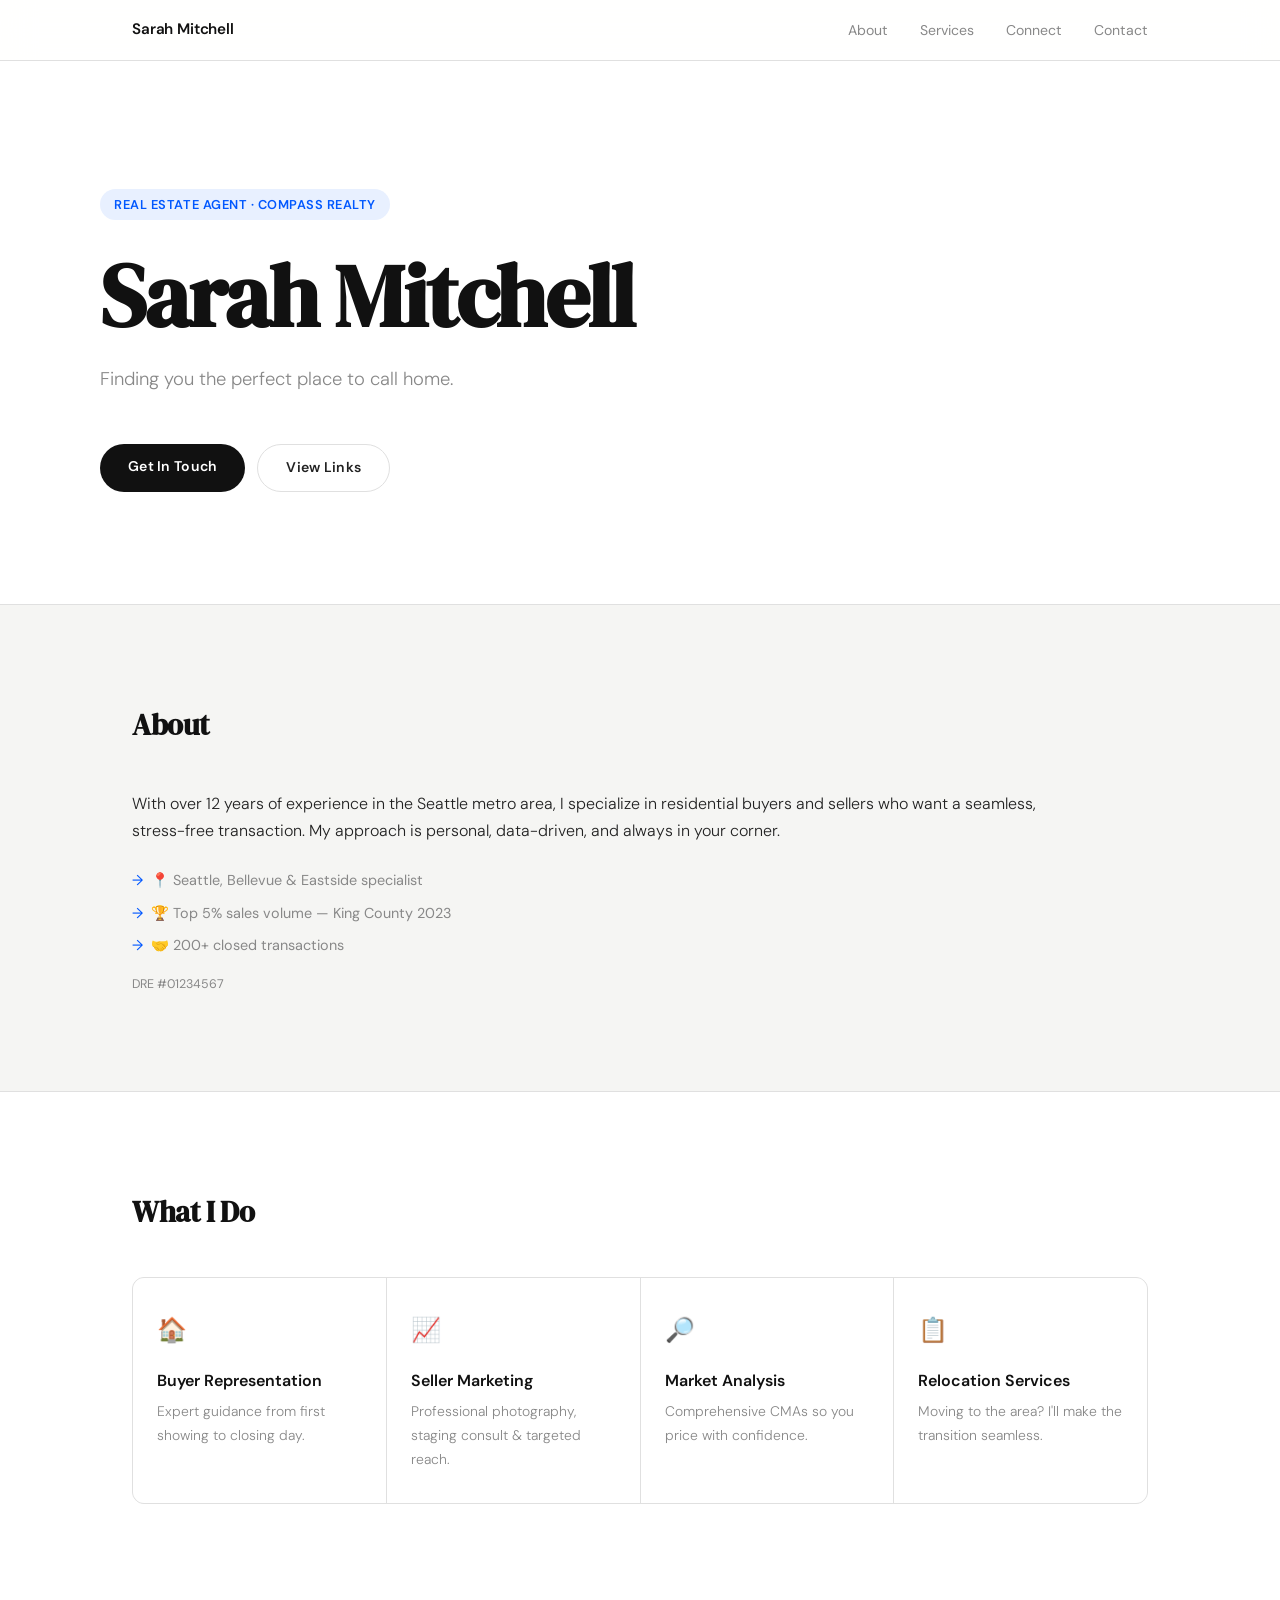
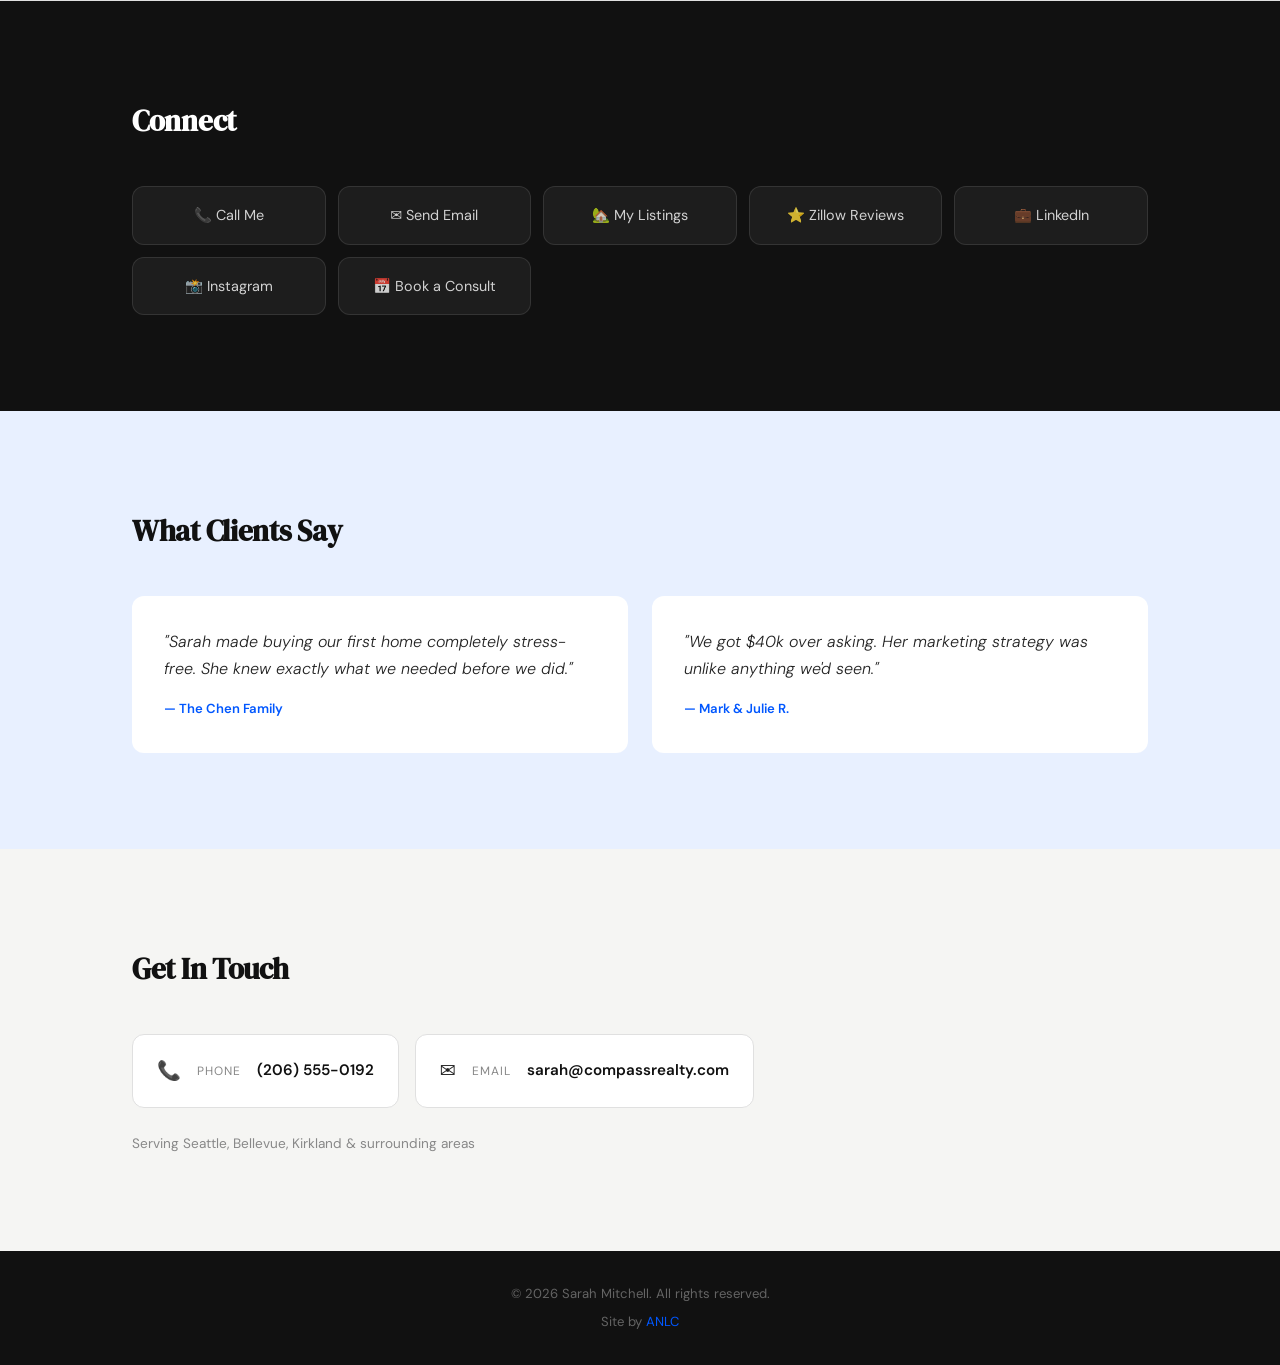
==== clients/Sydney-demo-modern/index.html @ 13b0125a "Add files via upload" ====
<!DOCTYPE html>
<html lang="en">
<head>
  <meta charset="UTF-8" />
  <meta name="viewport" content="width=device-width, initial-scale=1.0" />
  <title id="page-title">Loading...</title>

  <!-- Google Fonts loaded dynamically per theme -->
  <link id="google-fonts" rel="stylesheet" href="" />

  <!-- Theme stylesheet — swap this file per client template -->
  <link id="theme-css" rel="stylesheet" href="theme-classic.css" />

  <style>
    /* ── Reset & base ─────────────────────────────────────────────── */
    *, *::before, *::after { box-sizing: border-box; margin: 0; padding: 0; }
    html { scroll-behavior: smooth; }
    img { max-width: 100%; display: block; }
    a { color: inherit; text-decoration: none; }
  </style>
</head>
<body>

  <!-- ══════════════════════════════════════════════════════
       STRUCTURAL REGIONS  (themes control ALL visual styling)
       ══════════════════════════════════════════════════════ -->

  <!-- NAV -->
  <header id="site-header">
    <nav id="main-nav">
      <span id="nav-name" class="nav-brand"></span>
      <ul id="nav-links" class="nav-list"></ul>
    </nav>
  </header>

  <!-- HERO / LANDING -->
  <section id="hero" class="section-hero">
    <div class="hero-inner">
      <div id="hero-badge" class="hero-badge"></div>          <!-- profession badge -->
      <h1 id="hero-name" class="hero-name"></h1>
      <p  id="hero-tagline" class="hero-tagline"></p>
      <div id="hero-cta" class="hero-cta"></div>              <!-- primary CTA buttons -->
    </div>
    <div id="hero-visual" class="hero-visual"></div>          <!-- theme can place art/photo here -->
  </section>

  <!-- ABOUT -->
  <section id="about" class="section-about">
    <div class="section-inner">
      <div id="about-photo" class="about-photo"></div>
      <div class="about-text">
        <h2 class="section-heading">About</h2>
        <p id="about-bio" class="about-bio"></p>
        <ul id="about-highlights" class="about-highlights"></ul>
      </div>
    </div>
  </section>

  <!-- SERVICES -->
  <section id="services" class="section-services">
    <div class="section-inner">
      <h2 class="section-heading">What I Do</h2>
      <div id="services-grid" class="services-grid"></div>
    </div>
  </section>

  <!-- LINKS / DIRECTORY -->
  <section id="links" class="section-links">
    <div class="section-inner">
      <h2 class="section-heading">Connect</h2>
      <div id="links-grid" class="links-grid"></div>
    </div>
  </section>

  <!-- TESTIMONIALS (optional) -->
  <section id="testimonials" class="section-testimonials">
    <div class="section-inner">
      <h2 class="section-heading">What Clients Say</h2>
      <div id="testimonials-grid" class="testimonials-grid"></div>
    </div>
  </section>

  <!-- CONTACT -->
  <section id="contact" class="section-contact">
    <div class="section-inner">
      <h2 class="section-heading">Get In Touch</h2>
      <div id="contact-cards" class="contact-cards"></div>
      <p id="contact-area" class="contact-area"></p>
    </div>
  </section>

  <!-- FOOTER -->
  <footer id="site-footer">
    <p id="footer-copy" class="footer-copy"></p>
    <p class="footer-credit">Site by <a href="https://anlc.dev" target="_blank">ANLC</a></p>
  </footer>


  <!-- ══════════════════════════════════════════════════════
       DATA  —  edit this object per client
       ══════════════════════════════════════════════════════ -->
  <script>
  const CLIENT = {
    /* ── Identity ────────────────────────────── */
    name:        "Sarah Mitchell",
    profession:  "Real Estate Agent",
    company:     "Compass Realty",
    license:     "DRE #01234567",          // leave "" to hide
    tagline:     "Finding you the perfect place to call home.",
    bio:         "With over 12 years of experience in the Seattle metro area, I specialize in residential buyers and sellers who want a seamless, stress-free transaction. My approach is personal, data-driven, and always in your corner.",
    photo:       "",                        // URL or "" to hide section

    /* ── Highlights (bullet points under bio) ── */
    highlights: [
      "📍 Seattle, Bellevue & Eastside specialist",
      "🏆 Top 5% sales volume — King County 2023",
      "🤝 200+ closed transactions",
    ],

    /* ── Services ─────────────────────────────── */
    services: [
      { icon: "🏠", title: "Buyer Representation",  desc: "Expert guidance from first showing to closing day." },
      { icon: "📈", title: "Seller Marketing",       desc: "Professional photography, staging consult & targeted reach." },
      { icon: "🔎", title: "Market Analysis",         desc: "Comprehensive CMAs so you price with confidence." },
      { icon: "📋", title: "Relocation Services",    desc: "Moving to the area? I'll make the transition seamless." },
    ],

    /* ── Contact ─────────────────────────────── */
    phone:     "(206) 555-0192",
    email:     "sarah@compassrealty.com",
    area:      "Serving Seattle, Bellevue, Kirkland & surrounding areas",

    /* ── Link Directory ──────────────────────── */
    links: [
      { label: "📞 Call Me",          href: "tel:+12065550192",                     type: "phone"    },
      { label: "✉️ Send Email",        href: "mailto:sarah@compassrealty.com",        type: "email"    },
      { label: "🏡 My Listings",       href: "https://compass.com/agents/sarah",      type: "listings" },
      { label: "⭐ Zillow Reviews",    href: "https://zillow.com/profile/sarah",      type: "review"   },
      { label: "💼 LinkedIn",          href: "https://linkedin.com/in/sarahmitchell", type: "linkedin" },
      { label: "📸 Instagram",         href: "https://instagram.com/sarahsells206",   type: "social"   },
      { label: "📅 Book a Consult",    href: "https://calendly.com/sarahmitchell",    type: "calendar" },
    ],

    /* ── Testimonials (optional, leave [] to hide) ── */
    testimonials: [
      { quote: "Sarah made buying our first home completely stress-free. She knew exactly what we needed before we did.", author: "The Chen Family" },
      { quote: "We got $40k over asking. Her marketing strategy was unlike anything we'd seen.", author: "Mark & Julie R." },
    ],

    /* ── Nav (label → section id) ─────────────── */
    nav: [
      { label: "About",        href: "#about"        },
      { label: "Services",     href: "#services"     },
      { label: "Connect",      href: "#links"        },
      { label: "Contact",      href: "#contact"      },
    ],

    /* ── Theme ─────────────────────────────────── */
    // Options: "theme-classic.css" | "theme-modern.css" | "theme-bold.css"
    theme: "theme-modern.css",
  };
  </script>


  <!-- ══════════════════════════════════════════════════════
       RENDER ENGINE  —  maps CLIENT → DOM
       ══════════════════════════════════════════════════════ -->
  <script>
  (function () {

    /* ── 1. Apply theme ──────────────────────── */
    document.getElementById("theme-css").href = CLIENT.theme;

    /* ── 2. Page title ───────────────────────── */
    document.title = `${CLIENT.name} — ${CLIENT.profession}`;
    document.getElementById("page-title").textContent = document.title;

    /* ── 3. Nav ──────────────────────────────── */
    document.getElementById("nav-name").textContent = CLIENT.name;
    const navList = document.getElementById("nav-links");
    CLIENT.nav.forEach(item => {
      const li = document.createElement("li");
      li.innerHTML = `<a href="${item.href}">${item.label}</a>`;
      navList.appendChild(li);
    });

    /* ── 4. Hero ─────────────────────────────── */
    document.getElementById("hero-badge").textContent =
      CLIENT.company ? `${CLIENT.profession} · ${CLIENT.company}` : CLIENT.profession;
    document.getElementById("hero-name").textContent    = CLIENT.name;
    document.getElementById("hero-tagline").textContent = CLIENT.tagline;

    const cta = document.getElementById("hero-cta");
    cta.innerHTML = `
      <a href="#contact" class="btn btn-primary">Get In Touch</a>
      <a href="#links"   class="btn btn-secondary">View Links</a>
    `;

    /* ── 5. About ────────────────────────────── */
    if (CLIENT.photo) {
      document.getElementById("about-photo").innerHTML =
        `<img src="${CLIENT.photo}" alt="Photo of ${CLIENT.name}" class="about-img" />`;
    } else {
      document.getElementById("about-photo").remove();
    }
    document.getElementById("about-bio").textContent = CLIENT.bio;

    const hList = document.getElementById("about-highlights");
    if (CLIENT.highlights?.length) {
      CLIENT.highlights.forEach(h => {
        const li = document.createElement("li");
        li.textContent = h;
        hList.appendChild(li);
      });
    } else {
      hList.remove();
    }

    if (CLIENT.license) {
      const badge = document.createElement("p");
      badge.className = "license-badge";
      badge.textContent = CLIENT.license;
      document.querySelector(".about-text").appendChild(badge);
    }

    /* ── 6. Services ─────────────────────────── */
    const grid = document.getElementById("services-grid");
    CLIENT.services.forEach(s => {
      const card = document.createElement("div");
      card.className = "service-card";
      card.innerHTML = `
        <span class="service-icon">${s.icon}</span>
        <h3 class="service-title">${s.title}</h3>
        <p  class="service-desc">${s.desc}</p>
      `;
      grid.appendChild(card);
    });

    /* ── 7. Link Directory ───────────────────── */
    const linksGrid = document.getElementById("links-grid");
    CLIENT.links.forEach(l => {
      const a = document.createElement("a");
      a.href      = l.href;
      a.className = `link-card link-type-${l.type}`;
      a.target    = l.href.startsWith("http") ? "_blank" : "_self";
      a.rel       = "noopener noreferrer";
      a.textContent = l.label;
      linksGrid.appendChild(a);
    });

    /* ── 8. Testimonials ─────────────────────── */
    const tGrid = document.getElementById("testimonials-grid");
    if (CLIENT.testimonials?.length) {
      CLIENT.testimonials.forEach(t => {
        const card = document.createElement("div");
        card.className = "testimonial-card";
        card.innerHTML = `
          <p class="testimonial-quote">"${t.quote}"</p>
          <p class="testimonial-author">— ${t.author}</p>
        `;
        tGrid.appendChild(card);
      });
    } else {
      document.getElementById("testimonials").remove();
    }

    /* ── 9. Contact ──────────────────────────── */
    const contactCards = document.getElementById("contact-cards");
    const contactItems = [
      { icon: "📞", label: "Phone", value: CLIENT.phone, href: `tel:${CLIENT.phone.replace(/\D/g,"")}` },
      { icon: "✉️", label: "Email", value: CLIENT.email, href: `mailto:${CLIENT.email}` },
    ];
    contactItems.forEach(c => {
      const div = document.createElement("div");
      div.className = "contact-card";
      div.innerHTML = `
        <span class="contact-icon">${c.icon}</span>
        <span class="contact-label">${c.label}</span>
        <a class="contact-value" href="${c.href}">${c.value}</a>
      `;
      contactCards.appendChild(div);
    });
    document.getElementById("contact-area").textContent = CLIENT.area;

    /* ── 10. Footer ──────────────────────────── */
    document.getElementById("footer-copy").textContent =
      `© ${new Date().getFullYear()} ${CLIENT.name}. All rights reserved.`;

  })();
  </script>

</body>
</html>
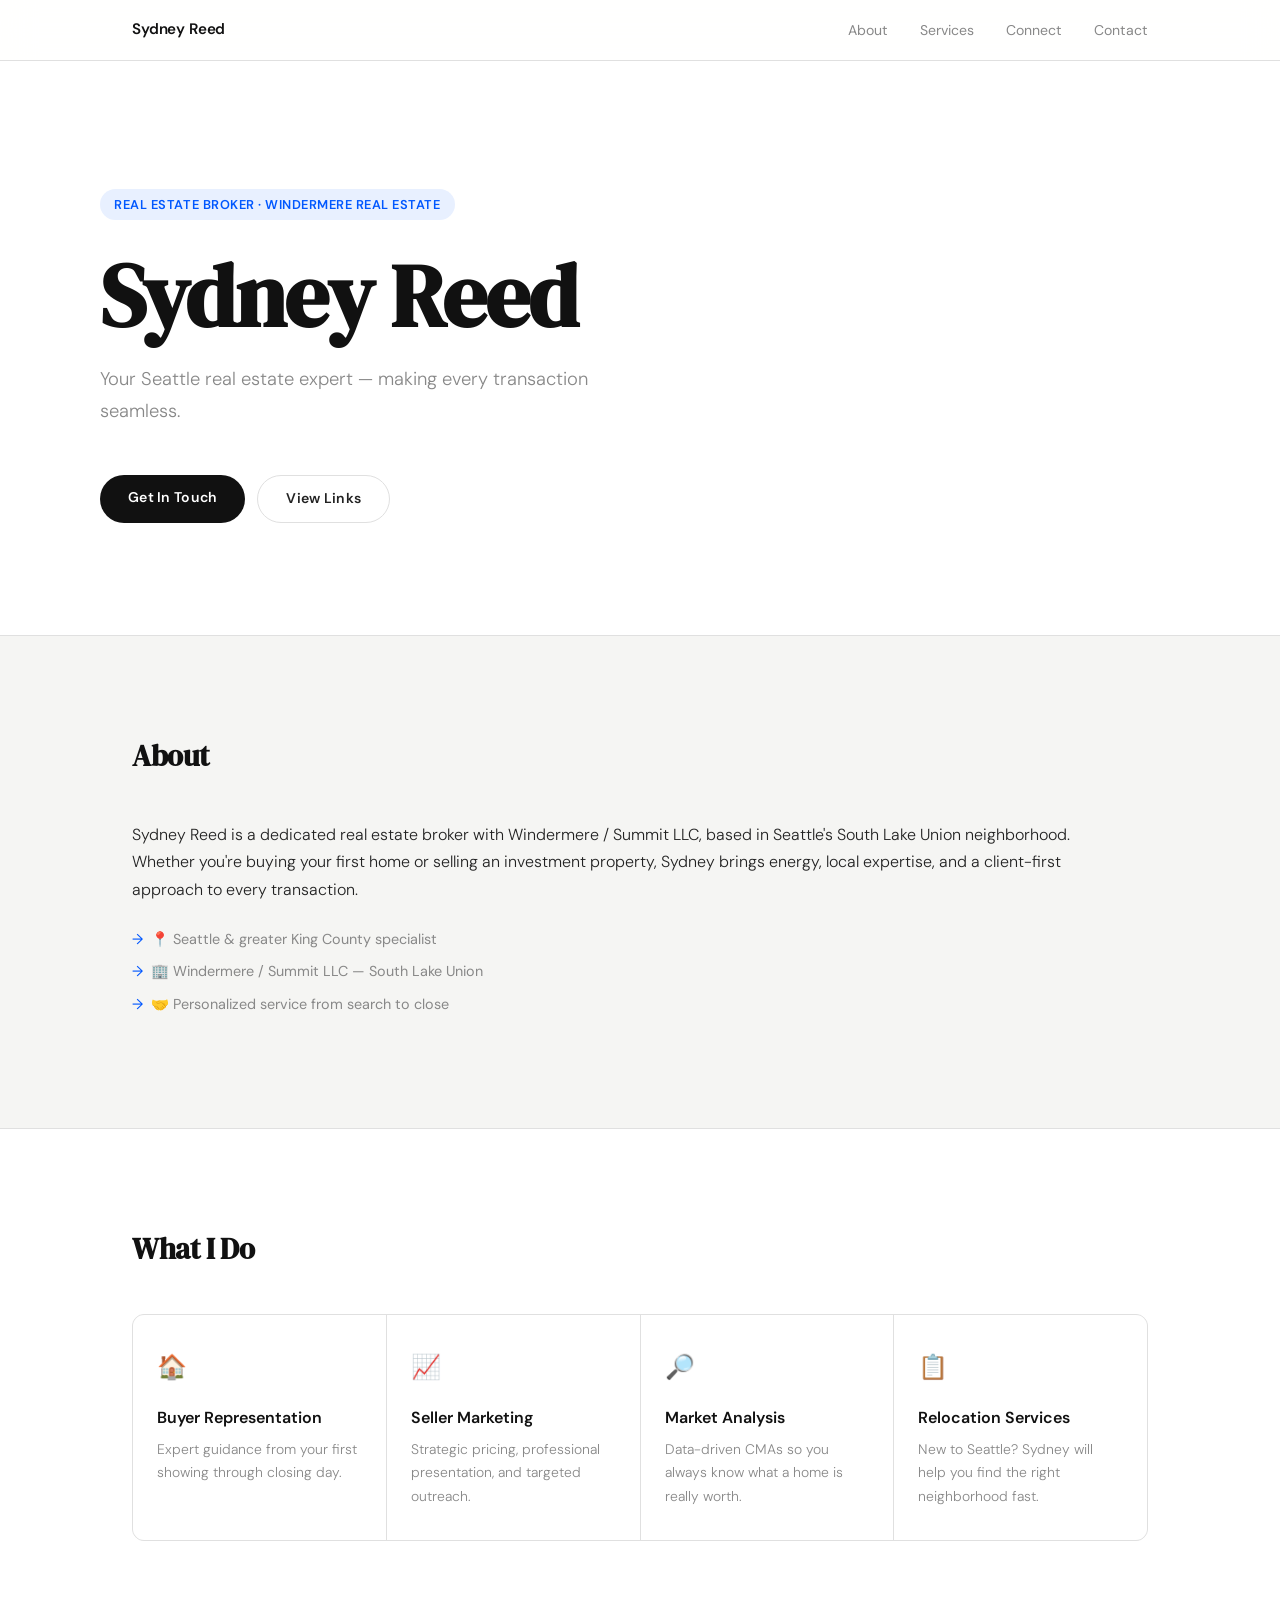
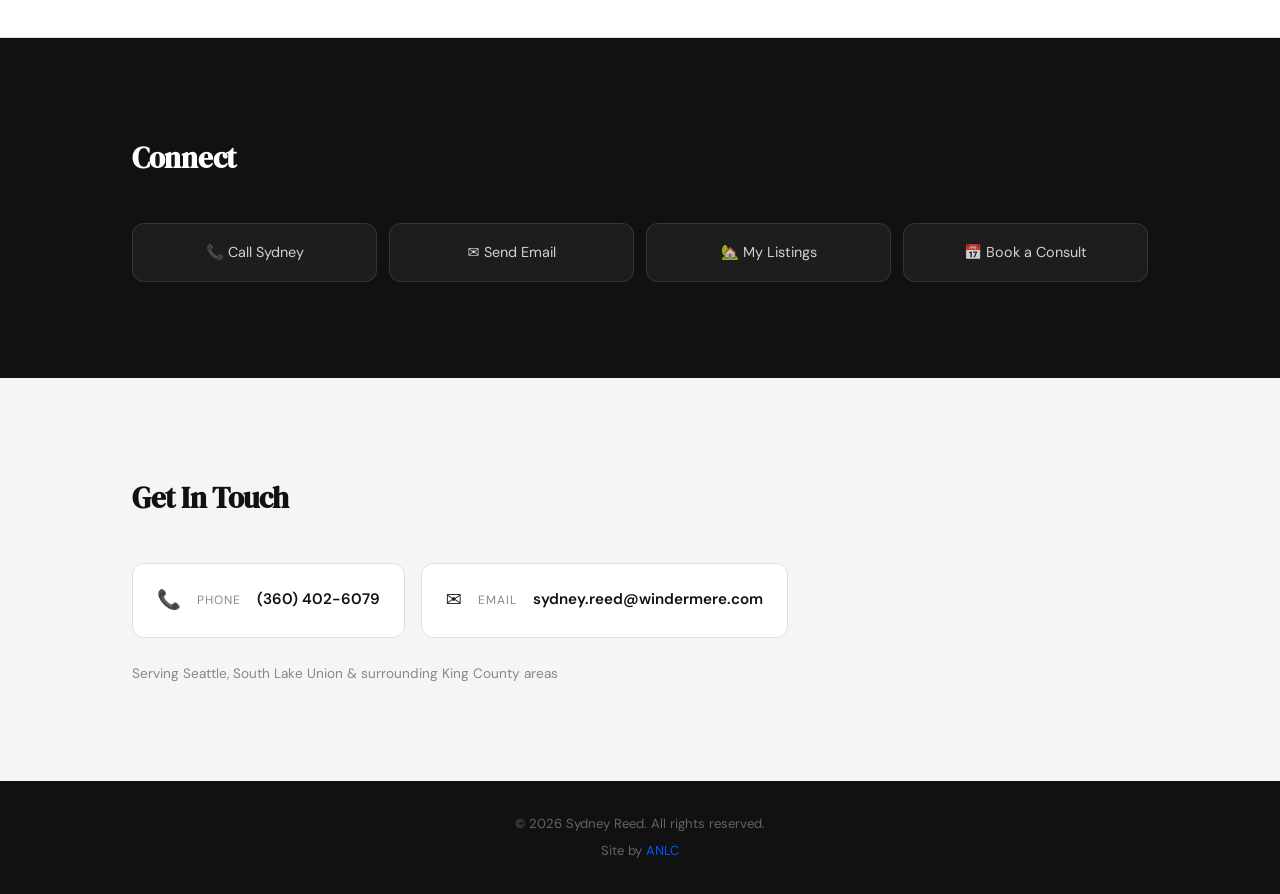
==== commit ad68606e: "sydney demo" ====
--- a/clients/Sydney-demo-modern/index.html
+++ b/clients/Sydney-demo-modern/index.html
@@ -101,64 +101,49 @@
        ══════════════════════════════════════════════════════ -->
   <script>
   const CLIENT = {
-    /* ── Identity ────────────────────────────── */
-    name:        "Sarah Mitchell",
-    profession:  "Real Estate Agent",
-    company:     "Compass Realty",
-    license:     "DRE #01234567",          // leave "" to hide
-    tagline:     "Finding you the perfect place to call home.",
-    bio:         "With over 12 years of experience in the Seattle metro area, I specialize in residential buyers and sellers who want a seamless, stress-free transaction. My approach is personal, data-driven, and always in your corner.",
-    photo:       "",                        // URL or "" to hide section
-
-    /* ── Highlights (bullet points under bio) ── */
-    highlights: [
-      "📍 Seattle, Bellevue & Eastside specialist",
-      "🏆 Top 5% sales volume — King County 2023",
-      "🤝 200+ closed transactions",
-    ],
-
-    /* ── Services ─────────────────────────────── */
-    services: [
-      { icon: "🏠", title: "Buyer Representation",  desc: "Expert guidance from first showing to closing day." },
-      { icon: "📈", title: "Seller Marketing",       desc: "Professional photography, staging consult & targeted reach." },
-      { icon: "🔎", title: "Market Analysis",         desc: "Comprehensive CMAs so you price with confidence." },
-      { icon: "📋", title: "Relocation Services",    desc: "Moving to the area? I'll make the transition seamless." },
-    ],
-
-    /* ── Contact ─────────────────────────────── */
-    phone:     "(206) 555-0192",
-    email:     "sarah@compassrealty.com",
-    area:      "Serving Seattle, Bellevue, Kirkland & surrounding areas",
-
-    /* ── Link Directory ──────────────────────── */
-    links: [
-      { label: "📞 Call Me",          href: "tel:+12065550192",                     type: "phone"    },
-      { label: "✉️ Send Email",        href: "mailto:sarah@compassrealty.com",        type: "email"    },
-      { label: "🏡 My Listings",       href: "https://compass.com/agents/sarah",      type: "listings" },
-      { label: "⭐ Zillow Reviews",    href: "https://zillow.com/profile/sarah",      type: "review"   },
-      { label: "💼 LinkedIn",          href: "https://linkedin.com/in/sarahmitchell", type: "linkedin" },
-      { label: "📸 Instagram",         href: "https://instagram.com/sarahsells206",   type: "social"   },
-      { label: "📅 Book a Consult",    href: "https://calendly.com/sarahmitchell",    type: "calendar" },
-    ],
-
-    /* ── Testimonials (optional, leave [] to hide) ── */
-    testimonials: [
-      { quote: "Sarah made buying our first home completely stress-free. She knew exactly what we needed before we did.", author: "The Chen Family" },
-      { quote: "We got $40k over asking. Her marketing strategy was unlike anything we'd seen.", author: "Mark & Julie R." },
-    ],
-
-    /* ── Nav (label → section id) ─────────────── */
-    nav: [
-      { label: "About",        href: "#about"        },
-      { label: "Services",     href: "#services"     },
-      { label: "Connect",      href: "#links"        },
-      { label: "Contact",      href: "#contact"      },
-    ],
-
-    /* ── Theme ─────────────────────────────────── */
-    // Options: "theme-classic.css" | "theme-modern.css" | "theme-bold.css"
-    theme: "theme-modern.css",
-  };
+  name:        "Sydney Reed",
+  profession:  "Real Estate Broker",
+  company:     "Windermere Real Estate",
+  license:     "",
+  tagline:     "Your Seattle real estate expert — making every transaction seamless.",
+  bio:         "Sydney Reed is a dedicated real estate broker with Windermere / Summit LLC, based in Seattle's South Lake Union neighborhood. Whether you're buying your first home or selling an investment property, Sydney brings energy, local expertise, and a client-first approach to every transaction.",
+  photo:       "",
+
+  highlights: [
+    "📍 Seattle & greater King County specialist",
+    "🏢 Windermere / Summit LLC — South Lake Union",
+    "🤝 Personalized service from search to close",
+  ],
+
+  services: [
+    { icon: "🏠", title: "Buyer Representation",  desc: "Expert guidance from your first showing through closing day." },
+    { icon: "📈", title: "Seller Marketing",       desc: "Strategic pricing, professional presentation, and targeted outreach." },
+    { icon: "🔎", title: "Market Analysis",         desc: "Data-driven CMAs so you always know what a home is really worth." },
+    { icon: "📋", title: "Relocation Services",    desc: "New to Seattle? Sydney will help you find the right neighborhood fast." },
+  ],
+
+  phone:     "(360) 402-6079",
+  email:     "sydney.reed@windermere.com",
+  area:      "Serving Seattle, South Lake Union & surrounding King County areas",
+
+  links: [
+    { label: "📞 Call Sydney",       href: "tel:+13604026079",                    type: "phone"    },
+    { label: "✉️ Send Email",         href: "mailto:sydney.reed@windermere.com",   type: "email"    },
+    { label: "🏡 My Listings",        href: "https://sydneyreed.withwre.com",      type: "listings" },
+    { label: "📅 Book a Consult",     href: "https://sydneyreed.withwre.com",      type: "calendar" },
+  ],
+
+  testimonials: [],
+
+  nav: [
+    { label: "About",    href: "#about"    },
+    { label: "Services", href: "#services" },
+    { label: "Connect",  href: "#links"    },
+    { label: "Contact",  href: "#contact"  },
+  ],
+
+  theme: "theme-modern.css",
+};
   </script>
 
 
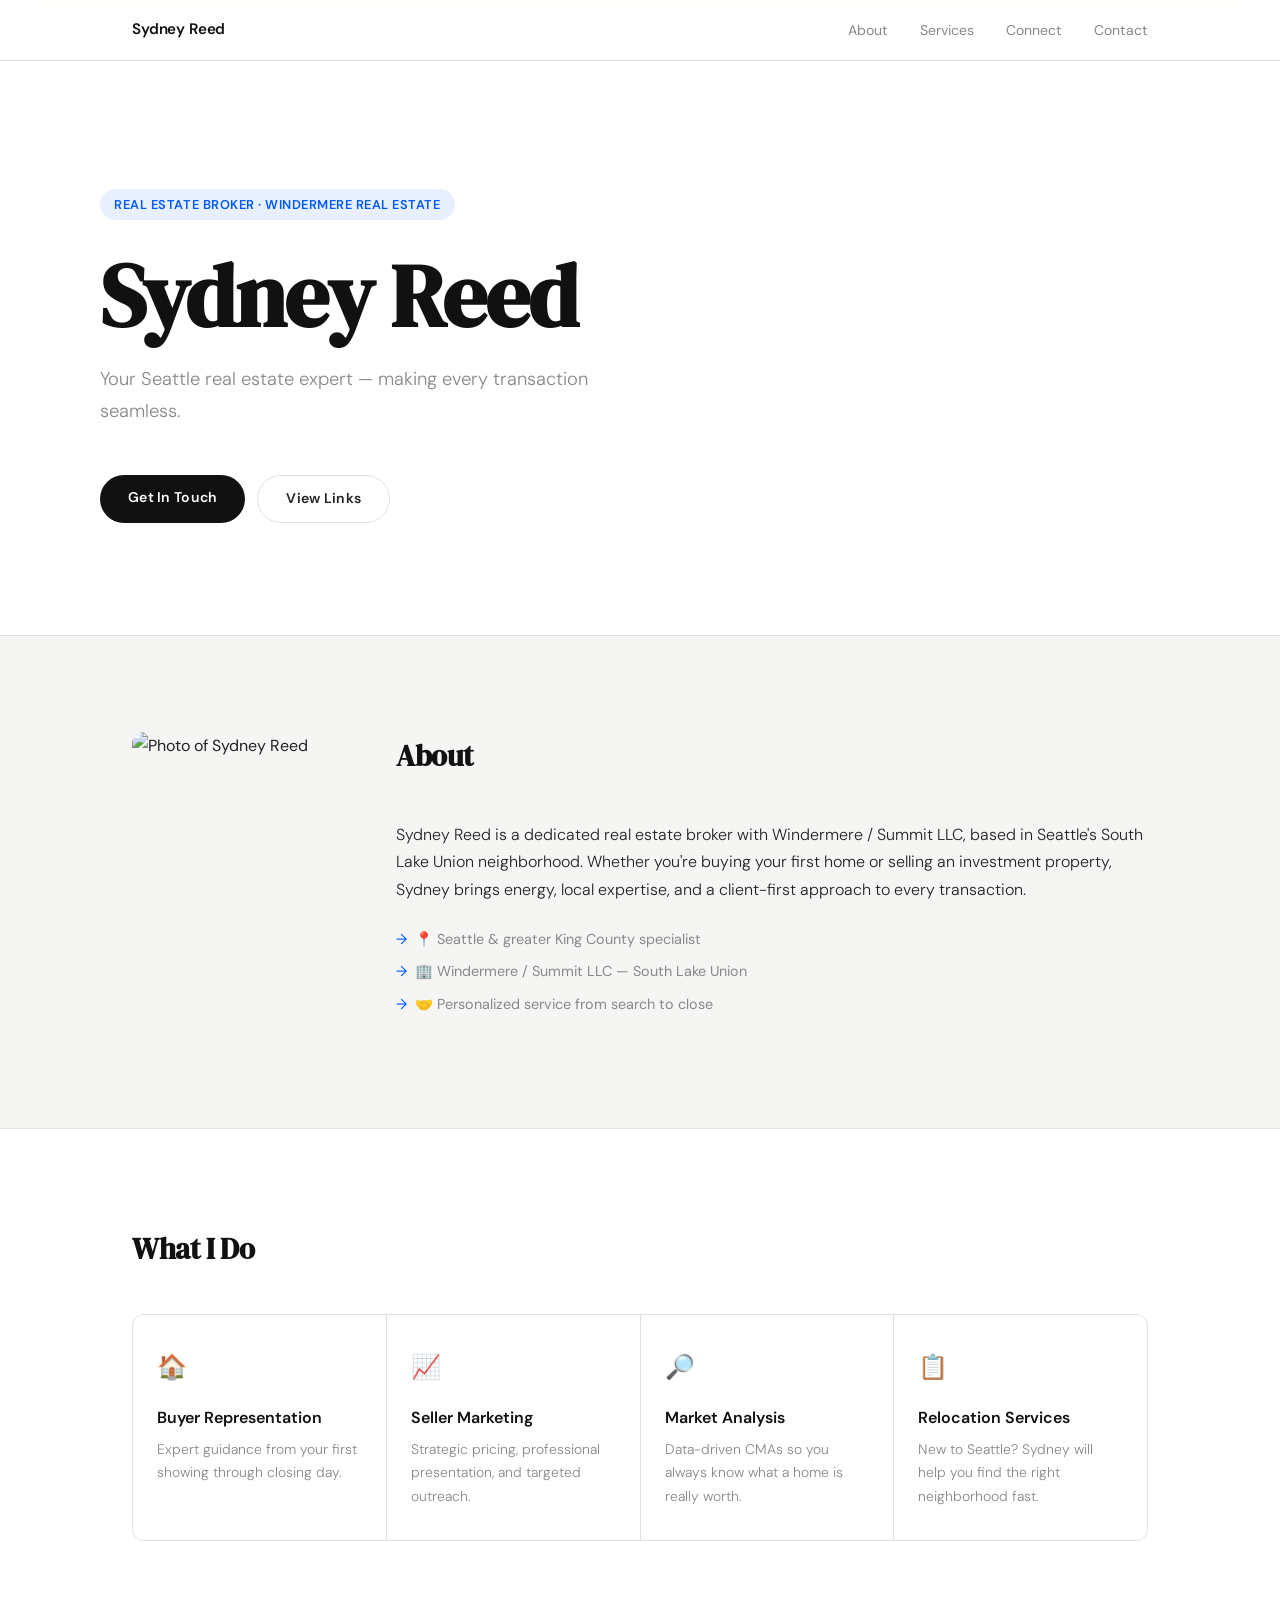
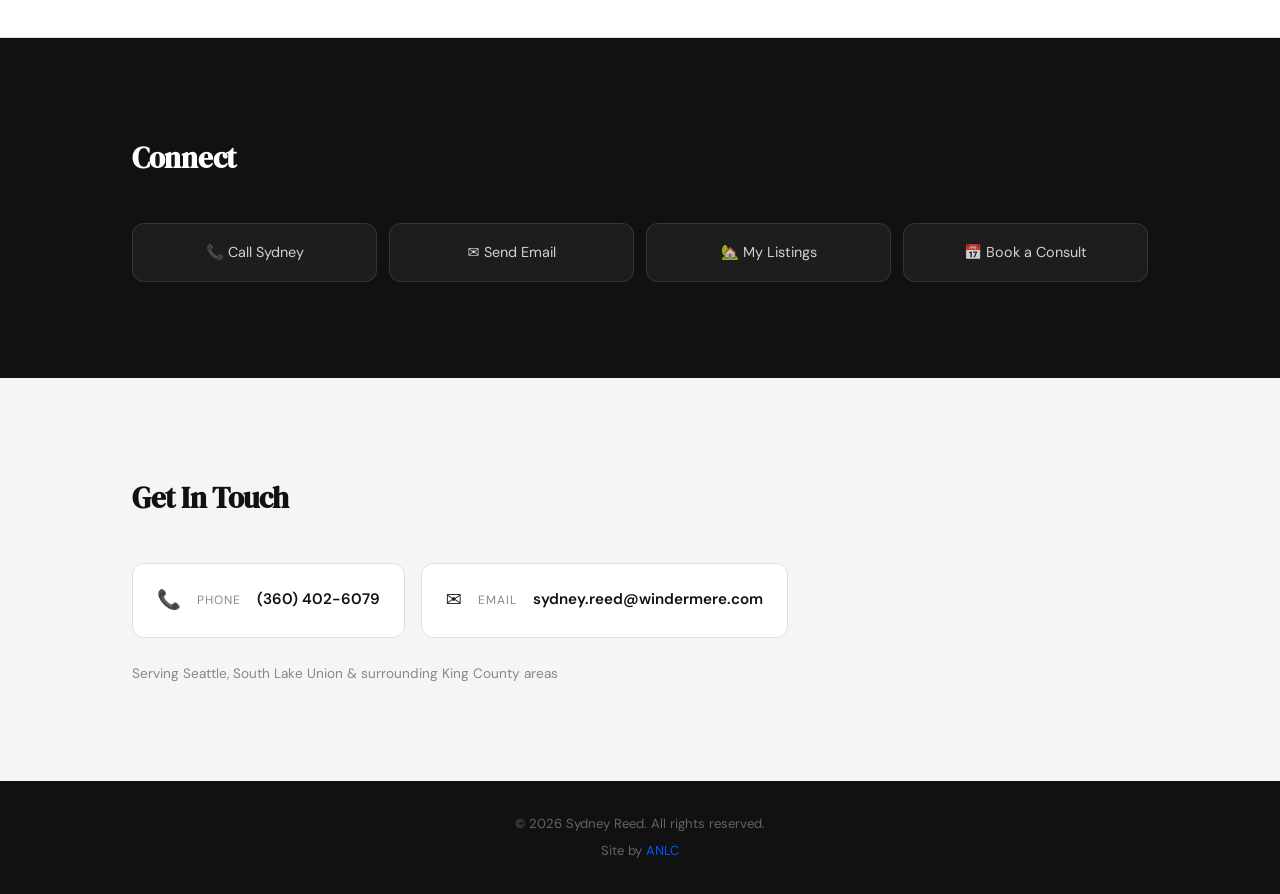
==== commit 34b1914b: "Update index.html profile p" ====
--- a/clients/Sydney-demo-modern/index.html
+++ b/clients/Sydney-demo-modern/index.html
@@ -107,7 +107,7 @@
   license:     "",
   tagline:     "Your Seattle real estate expert — making every transaction seamless.",
   bio:         "Sydney Reed is a dedicated real estate broker with Windermere / Summit LLC, based in Seattle's South Lake Union neighborhood. Whether you're buying your first home or selling an investment property, Sydney brings energy, local expertise, and a client-first approach to every transaction.",
-  photo:       "",
+  photo:       "Sydney-headshot.webp",
 
   highlights: [
     "📍 Seattle & greater King County specialist",
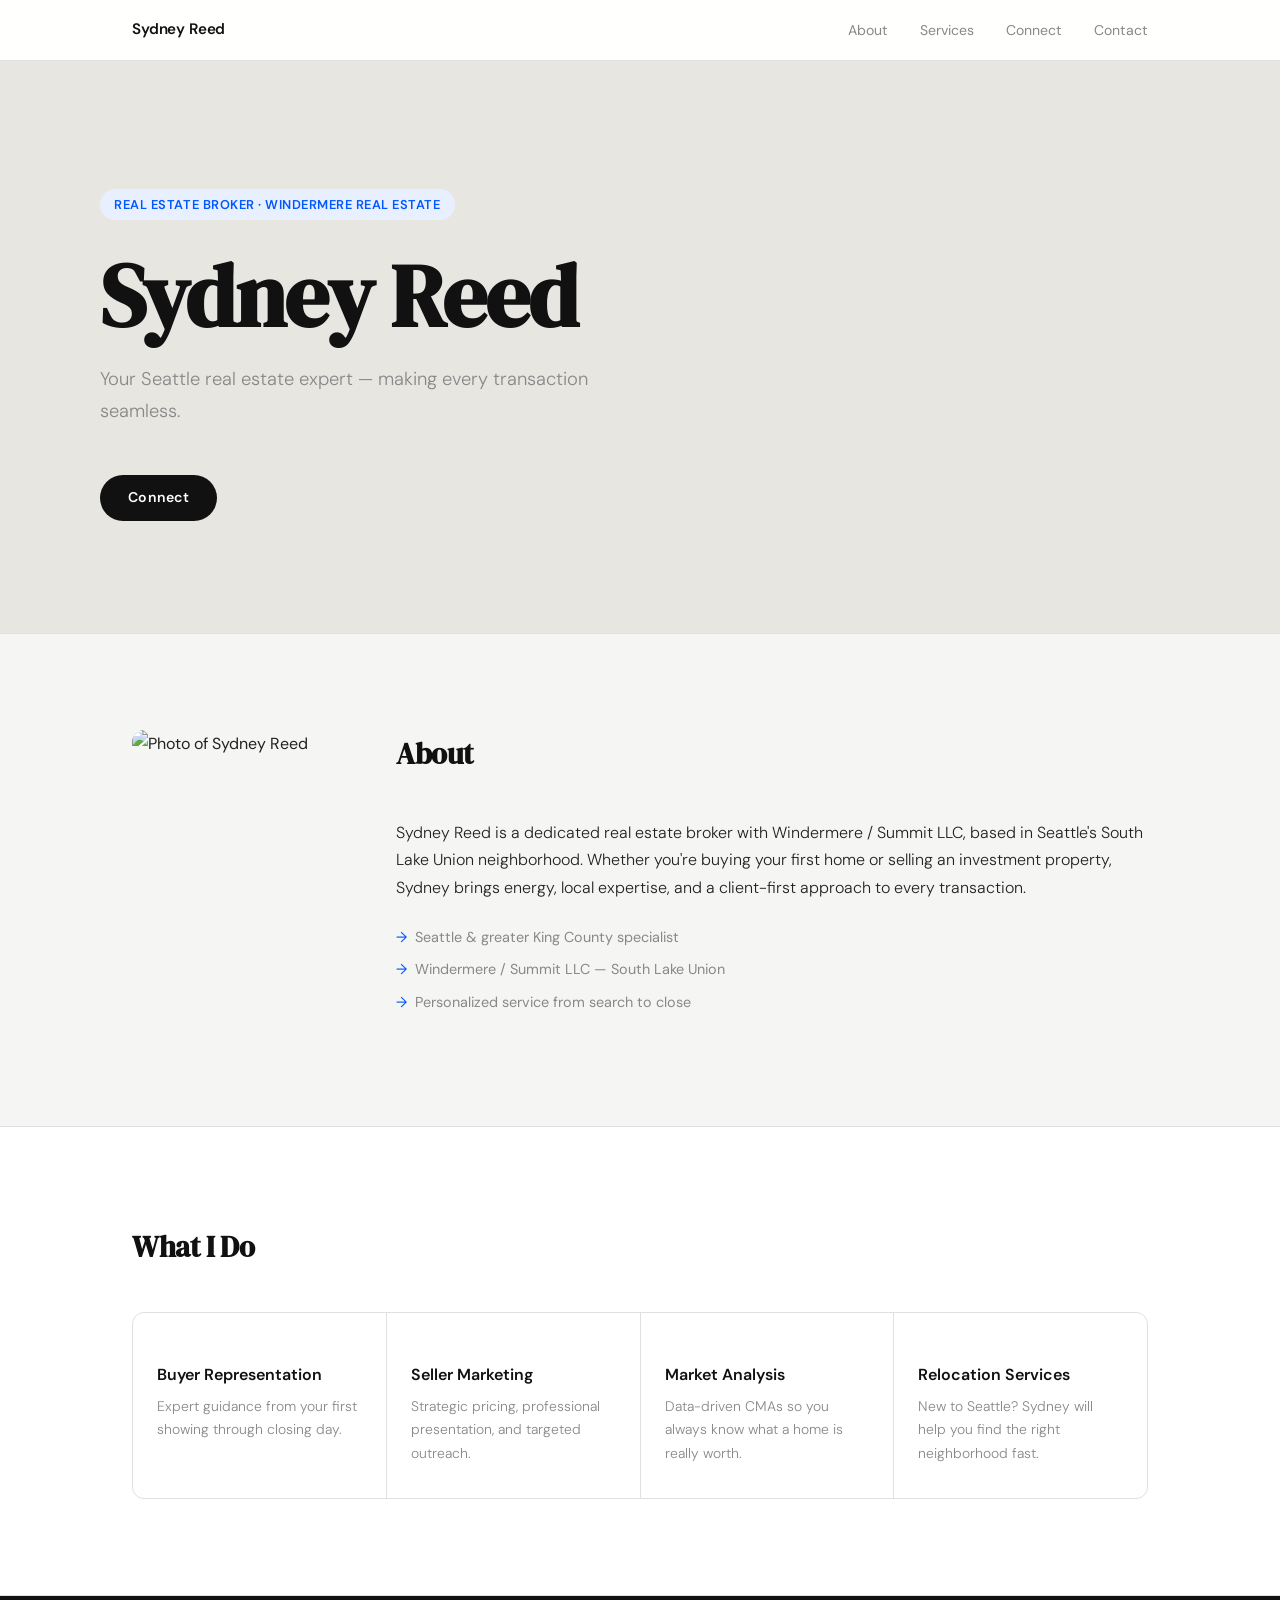
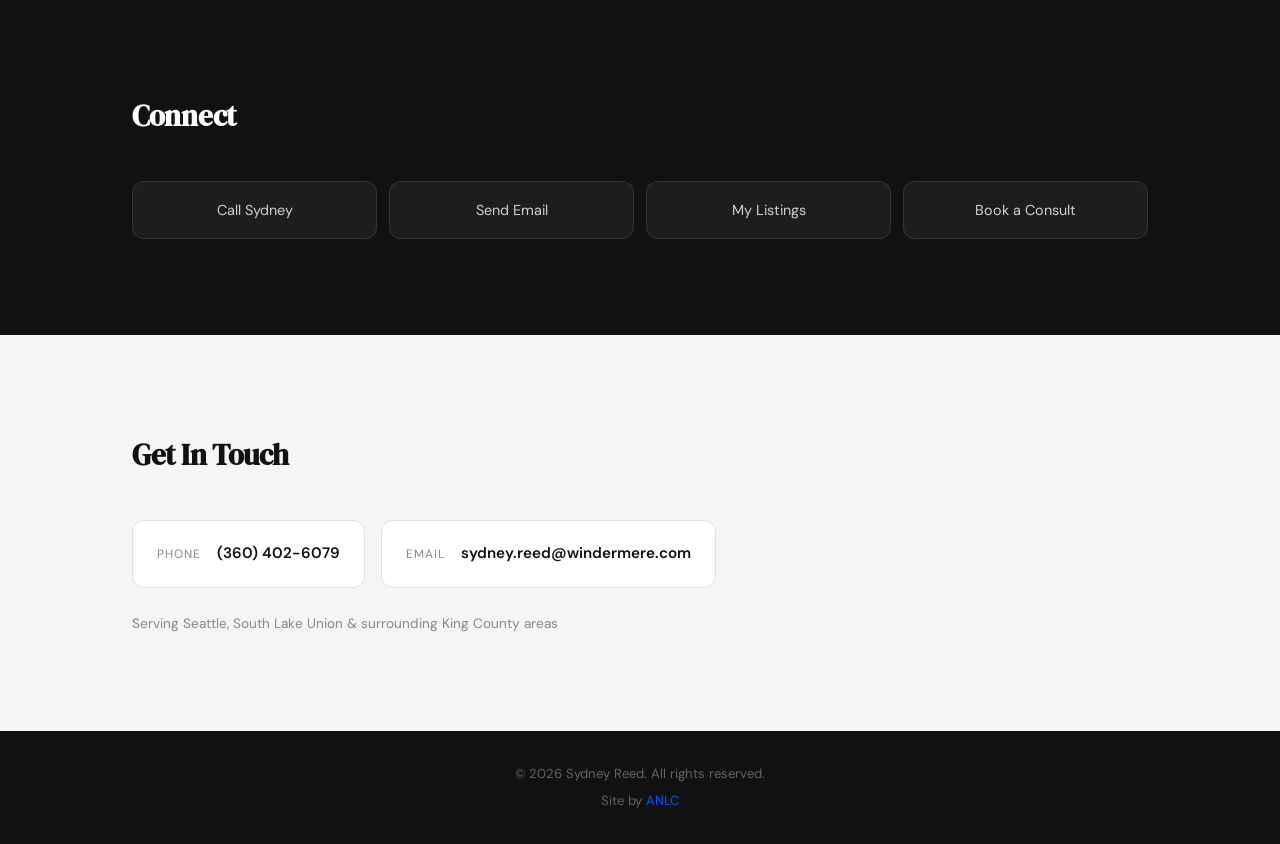
==== commit 693de0b9: "personalization" ====
--- a/clients/Sydney-demo-modern/index.html
+++ b/clients/Sydney-demo-modern/index.html
@@ -17,6 +17,9 @@
     html { scroll-behavior: smooth; }
     img { max-width: 100%; display: block; }
     a { color: inherit; text-decoration: none; }
+
+    /* ── Hero darkening override ──────────────────────────────────── */
+    .section-hero { background: #e8e6e1 !important; }
   </style>
 </head>
 <body>
@@ -110,16 +113,16 @@
   photo:       "Sydney-headshot.webp",
 
   highlights: [
-    "📍 Seattle & greater King County specialist",
-    "🏢 Windermere / Summit LLC — South Lake Union",
-    "🤝 Personalized service from search to close",
+    "Seattle & greater King County specialist",
+    "Windermere / Summit LLC — South Lake Union",
+    "Personalized service from search to close",
   ],
 
   services: [
-    { icon: "🏠", title: "Buyer Representation",  desc: "Expert guidance from your first showing through closing day." },
-    { icon: "📈", title: "Seller Marketing",       desc: "Strategic pricing, professional presentation, and targeted outreach." },
-    { icon: "🔎", title: "Market Analysis",         desc: "Data-driven CMAs so you always know what a home is really worth." },
-    { icon: "📋", title: "Relocation Services",    desc: "New to Seattle? Sydney will help you find the right neighborhood fast." },
+    { icon: "", title: "Buyer Representation",  desc: "Expert guidance from your first showing through closing day." },
+    { icon: "", title: "Seller Marketing",       desc: "Strategic pricing, professional presentation, and targeted outreach." },
+    { icon: "", title: "Market Analysis",         desc: "Data-driven CMAs so you always know what a home is really worth." },
+    { icon: "", title: "Relocation Services",    desc: "New to Seattle? Sydney will help you find the right neighborhood fast." },
   ],
 
   phone:     "(360) 402-6079",
@@ -127,10 +130,10 @@
   area:      "Serving Seattle, South Lake Union & surrounding King County areas",
 
   links: [
-    { label: "📞 Call Sydney",       href: "tel:+13604026079",                    type: "phone"    },
-    { label: "✉️ Send Email",         href: "mailto:sydney.reed@windermere.com",   type: "email"    },
-    { label: "🏡 My Listings",        href: "https://sydneyreed.withwre.com",      type: "listings" },
-    { label: "📅 Book a Consult",     href: "https://sydneyreed.withwre.com",      type: "calendar" },
+    { label: "Call Sydney",       href: "tel:+13604026079",                    type: "phone"    },
+    { label: "Send Email",        href: "mailto:sydney.reed@windermere.com",   type: "email"    },
+    { label: "My Listings",       href: "https://sydneyreed.withwre.com",      type: "listings" },
+    { label: "Book a Consult",    href: "https://sydneyreed.withwre.com",      type: "calendar" },
   ],
 
   testimonials: [],
@@ -177,8 +180,7 @@
 
     const cta = document.getElementById("hero-cta");
     cta.innerHTML = `
-      <a href="#contact" class="btn btn-primary">Get In Touch</a>
-      <a href="#links"   class="btn btn-secondary">View Links</a>
+      <a href="#links" class="btn btn-primary">Connect</a>
     `;
 
     /* ── 5. About ────────────────────────────── */
@@ -252,14 +254,13 @@
     /* ── 9. Contact ──────────────────────────── */
     const contactCards = document.getElementById("contact-cards");
     const contactItems = [
-      { icon: "📞", label: "Phone", value: CLIENT.phone, href: `tel:${CLIENT.phone.replace(/\D/g,"")}` },
-      { icon: "✉️", label: "Email", value: CLIENT.email, href: `mailto:${CLIENT.email}` },
+      { label: "Phone", value: CLIENT.phone, href: `tel:${CLIENT.phone.replace(/\D/g,"")}` },
+      { label: "Email", value: CLIENT.email, href: `mailto:${CLIENT.email}` },
     ];
     contactItems.forEach(c => {
       const div = document.createElement("div");
       div.className = "contact-card";
       div.innerHTML = `
-        <span class="contact-icon">${c.icon}</span>
         <span class="contact-label">${c.label}</span>
         <a class="contact-value" href="${c.href}">${c.value}</a>
       `;
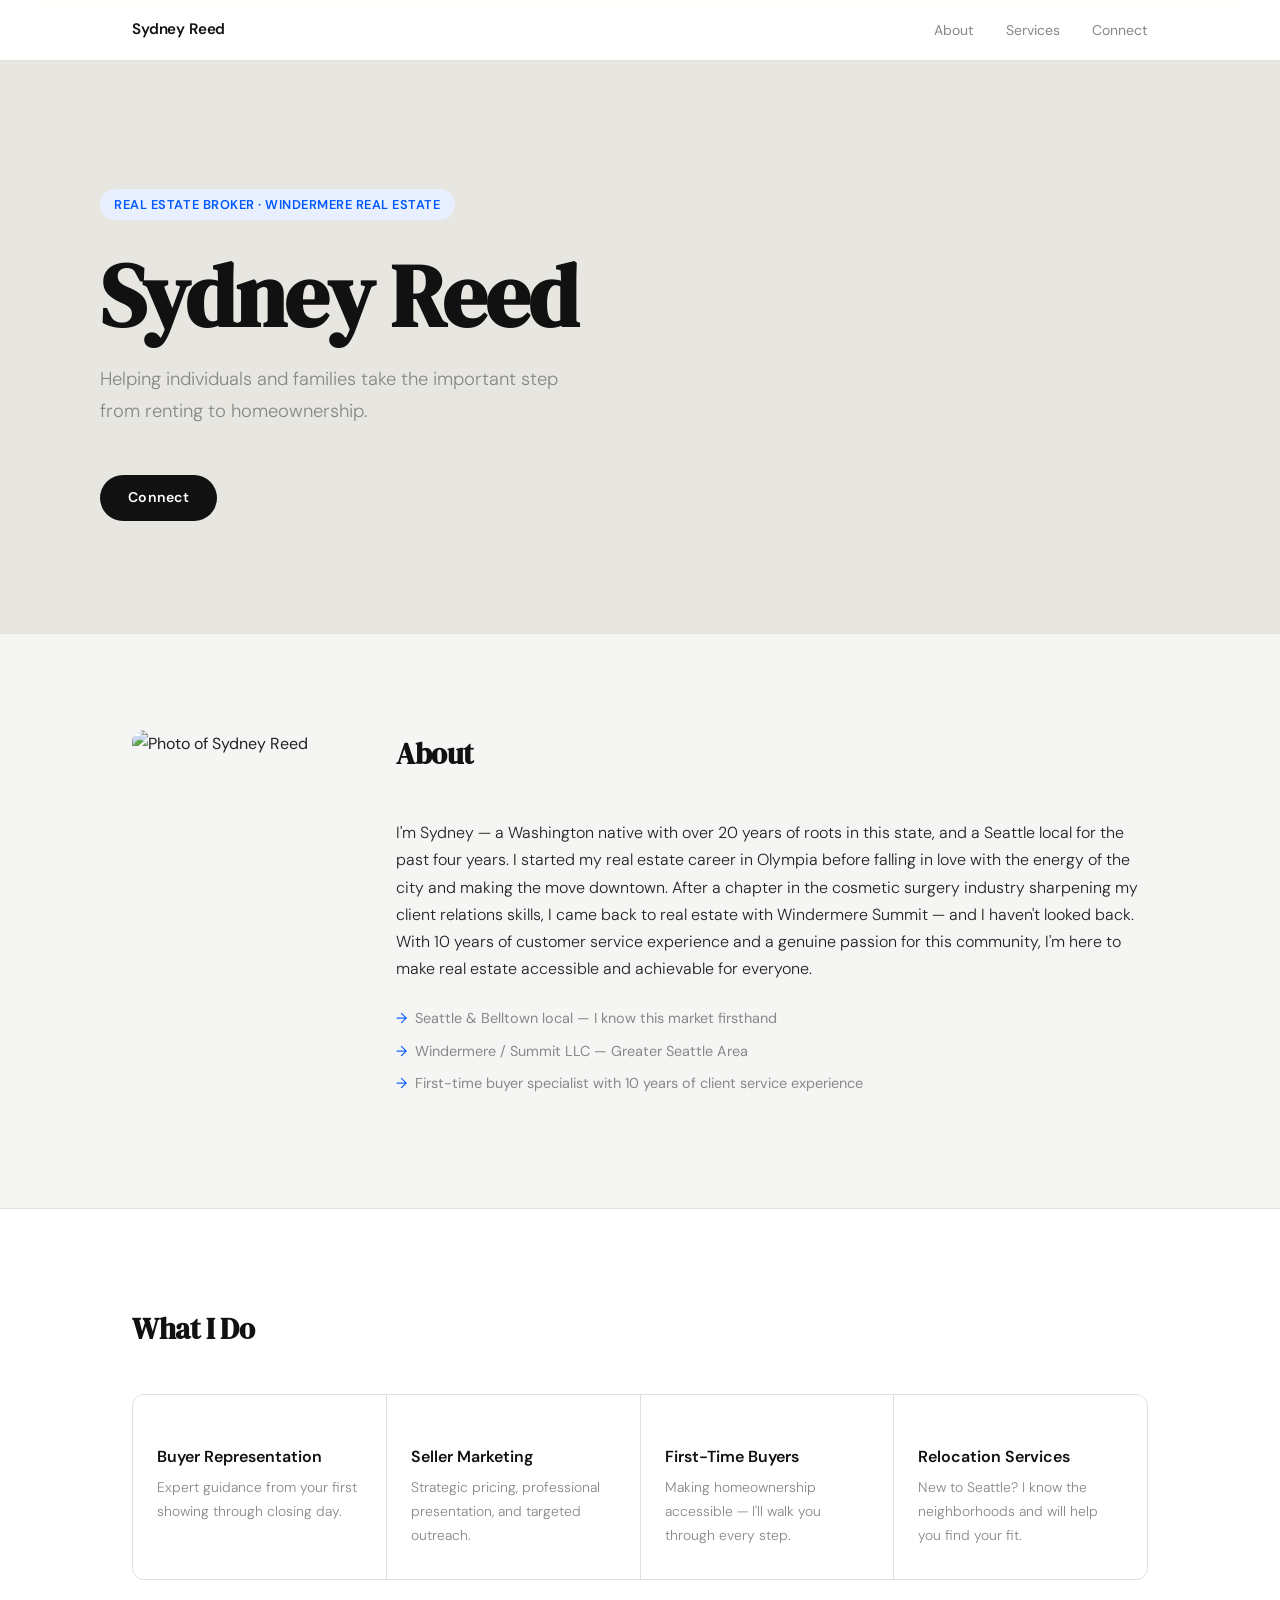
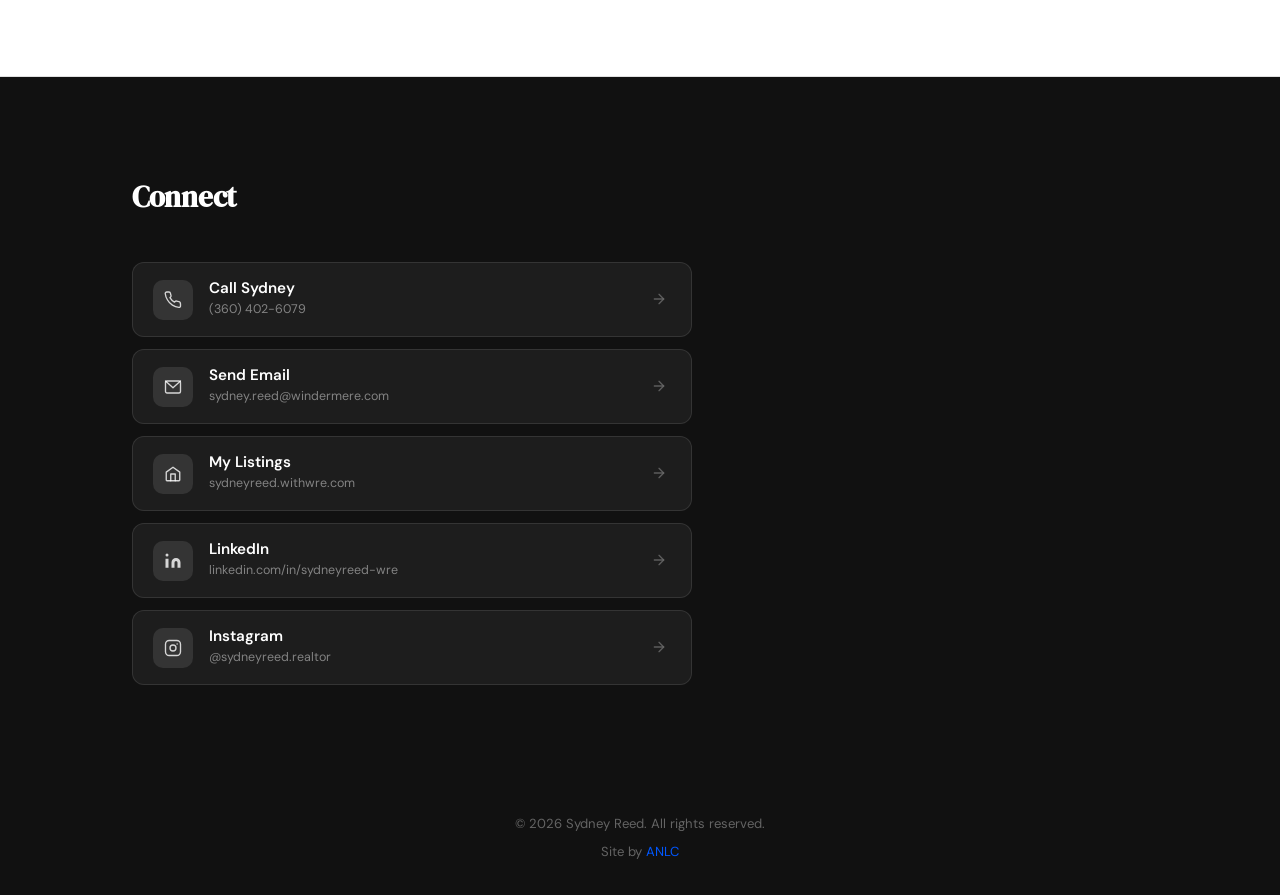
==== commit fcf2cab0: "updated connect" ====
--- a/clients/Sydney-demo-modern/index.html
+++ b/clients/Sydney-demo-modern/index.html
@@ -20,6 +20,57 @@
 
     /* ── Hero darkening override ──────────────────────────────────── */
     .section-hero { background: #e8e6e1 !important; }
+
+    /* ── Link card overrides ──────────────────────────────────────── */
+    .links-grid {
+      display: flex !important;
+      flex-direction: column !important;
+      gap: .75rem !important;
+      max-width: 560px;
+    }
+    .link-card {
+      display: flex !important;
+      align-items: center !important;
+      gap: 1rem !important;
+      padding: 1rem 1.25rem !important;
+      justify-content: flex-start !important;
+      text-align: left !important;
+    }
+    .lc-icon {
+      width: 40px; height: 40px;
+      flex-shrink: 0;
+      display: flex; align-items: center; justify-content: center;
+      background: rgba(255,255,255,.1);
+      border-radius: 10px;
+    }
+    .lc-icon svg { width: 18px; height: 18px; }
+    .lc-text {
+      display: flex; flex-direction: column;
+      flex: 1;
+      min-width: 0;
+    }
+    .lc-label {
+      font-size: .95rem;
+      font-weight: 600;
+      color: #fff;
+      line-height: 1.2;
+    }
+    .lc-sub {
+      font-size: .78rem;
+      color: rgba(255,255,255,.45);
+      margin-top: .1rem;
+      white-space: nowrap;
+      overflow: hidden;
+      text-overflow: ellipsis;
+    }
+    .lc-arrow {
+      width: 20px; height: 20px;
+      flex-shrink: 0;
+      opacity: .35;
+      transition: opacity .2s, transform .2s;
+    }
+    .lc-arrow svg { width: 16px; height: 16px; }
+    .link-card:hover .lc-arrow { opacity: 1; transform: translateX(3px); }
   </style>
 </head>
 <body>
@@ -83,15 +134,6 @@
     </div>
   </section>
 
-  <!-- CONTACT -->
-  <section id="contact" class="section-contact">
-    <div class="section-inner">
-      <h2 class="section-heading">Get In Touch</h2>
-      <div id="contact-cards" class="contact-cards"></div>
-      <p id="contact-area" class="contact-area"></p>
-    </div>
-  </section>
-
   <!-- FOOTER -->
   <footer id="site-footer">
     <p id="footer-copy" class="footer-copy"></p>
@@ -103,37 +145,38 @@
        DATA  —  edit this object per client
        ══════════════════════════════════════════════════════ -->
   <script>
-  const CLIENT = {
+const CLIENT = {
   name:        "Sydney Reed",
   profession:  "Real Estate Broker",
   company:     "Windermere Real Estate",
   license:     "",
-  tagline:     "Your Seattle real estate expert — making every transaction seamless.",
-  bio:         "Sydney Reed is a dedicated real estate broker with Windermere / Summit LLC, based in Seattle's South Lake Union neighborhood. Whether you're buying your first home or selling an investment property, Sydney brings energy, local expertise, and a client-first approach to every transaction.",
+  tagline:     "Helping individuals and families take the important step from renting to homeownership.",
+  bio:         "I'm Sydney — a Washington native with over 20 years of roots in this state, and a Seattle local for the past four years. I started my real estate career in Olympia before falling in love with the energy of the city and making the move downtown. After a chapter in the cosmetic surgery industry sharpening my client relations skills, I came back to real estate with Windermere Summit — and I haven't looked back. With 10 years of customer service experience and a genuine passion for this community, I'm here to make real estate accessible and achievable for everyone.",
   photo:       "Sydney-headshot.webp",
 
   highlights: [
-    "Seattle & greater King County specialist",
-    "Windermere / Summit LLC — South Lake Union",
-    "Personalized service from search to close",
+    "Seattle & Belltown local — I know this market firsthand",
+    "Windermere / Summit LLC — Greater Seattle Area",
+    "First-time buyer specialist with 10 years of client service experience",
   ],
 
   services: [
     { icon: "", title: "Buyer Representation",  desc: "Expert guidance from your first showing through closing day." },
     { icon: "", title: "Seller Marketing",       desc: "Strategic pricing, professional presentation, and targeted outreach." },
-    { icon: "", title: "Market Analysis",         desc: "Data-driven CMAs so you always know what a home is really worth." },
-    { icon: "", title: "Relocation Services",    desc: "New to Seattle? Sydney will help you find the right neighborhood fast." },
+    { icon: "", title: "First-Time Buyers",      desc: "Making homeownership accessible — I'll walk you through every step." },
+    { icon: "", title: "Relocation Services",    desc: "New to Seattle? I know the neighborhoods and will help you find your fit." },
   ],
 
   phone:     "(360) 402-6079",
   email:     "sydney.reed@windermere.com",
-  area:      "Serving Seattle, South Lake Union & surrounding King County areas",
+  area:      "Serving Seattle, Belltown, South Lake Union & greater King County",
 
   links: [
-    { label: "Call Sydney",       href: "tel:+13604026079",                    type: "phone"    },
-    { label: "Send Email",        href: "mailto:sydney.reed@windermere.com",   type: "email"    },
-    { label: "My Listings",       href: "https://sydneyreed.withwre.com",      type: "listings" },
-    { label: "Book a Consult",    href: "https://sydneyreed.withwre.com",      type: "calendar" },
+    { label: "Call Sydney",      href: "tel:+13604026079",                         type: "phone"    },
+    { label: "Send Email",       href: "mailto:sydney.reed@windermere.com",        type: "email"    },
+    { label: "My Listings",      href: "https://sydneyreed.withwre.com",           type: "listings" },
+    { label: "LinkedIn",         href: "https://linkedin.com/in/sydneyreed-wre",   type: "linkedin" },
+    { label: "Instagram",        href: "https://instagram.com/sydneyreed.realtor", type: "social"   },
   ],
 
   testimonials: [],
@@ -142,7 +185,6 @@
     { label: "About",    href: "#about"    },
     { label: "Services", href: "#services" },
     { label: "Connect",  href: "#links"    },
-    { label: "Contact",  href: "#contact"  },
   ],
 
   theme: "theme-modern.css",
@@ -224,6 +266,26 @@
     });
 
     /* ── 7. Link Directory ───────────────────── */
+    const ICONS = {
+      phone:    `<svg viewBox="0 0 24 24" fill="none" stroke="currentColor" stroke-width="1.8" stroke-linecap="round" stroke-linejoin="round"><path d="M22 16.92v3a2 2 0 0 1-2.18 2 19.79 19.79 0 0 1-8.63-3.07A19.5 19.5 0 0 1 4.69 12a19.79 19.79 0 0 1-3.07-8.67A2 2 0 0 1 3.6 1.27h3a2 2 0 0 1 2 1.72 12.84 12.84 0 0 0 .7 2.81 2 2 0 0 1-.45 2.11L7.91 8.91a16 16 0 0 0 6 6l.91-.91a2 2 0 0 1 2.11-.45 12.84 12.84 0 0 0 2.81.7A2 2 0 0 1 21.73 16.92z"/></svg>`,
+      email:    `<svg viewBox="0 0 24 24" fill="none" stroke="currentColor" stroke-width="1.8" stroke-linecap="round" stroke-linejoin="round"><rect x="2" y="4" width="20" height="16" rx="2"/><polyline points="2,4 12,13 22,4"/></svg>`,
+      listings: `<svg viewBox="0 0 24 24" fill="none" stroke="currentColor" stroke-width="1.8" stroke-linecap="round" stroke-linejoin="round"><path d="M3 9.5L12 3l9 6.5V20a1 1 0 0 1-1 1H4a1 1 0 0 1-1-1z"/><polyline points="9,21 9,12 15,12 15,21"/></svg>`,
+      linkedin: `<svg viewBox="0 0 24 24" fill="currentColor"><path d="M16 8a6 6 0 0 1 6 6v7h-4v-7a2 2 0 0 0-2-2 2 2 0 0 0-2 2v7h-4v-7a6 6 0 0 1 6-6z"/><rect x="2" y="9" width="4" height="12"/><circle cx="4" cy="4" r="2"/></svg>`,
+      social:   `<svg viewBox="0 0 24 24" fill="none" stroke="currentColor" stroke-width="1.8" stroke-linecap="round" stroke-linejoin="round"><rect x="2" y="2" width="20" height="20" rx="5"/><circle cx="12" cy="12" r="4"/><circle cx="17.5" cy="6.5" r="1" fill="currentColor" stroke="none"/></svg>`,
+      calendar: `<svg viewBox="0 0 24 24" fill="none" stroke="currentColor" stroke-width="1.8" stroke-linecap="round" stroke-linejoin="round"><rect x="3" y="4" width="18" height="18" rx="2"/><line x1="16" y1="2" x2="16" y2="6"/><line x1="8" y1="2" x2="8" y2="6"/><line x1="3" y1="10" x2="21" y2="10"/></svg>`,
+      website:  `<svg viewBox="0 0 24 24" fill="none" stroke="currentColor" stroke-width="1.8" stroke-linecap="round" stroke-linejoin="round"><circle cx="12" cy="12" r="10"/><line x1="2" y1="12" x2="22" y2="12"/><path d="M12 2a15.3 15.3 0 0 1 4 10 15.3 15.3 0 0 1-4 10 15.3 15.3 0 0 1-4-10 15.3 15.3 0 0 1 4-10z"/></svg>`,
+    };
+
+    const SUBTITLES = {
+      phone:    `(360) 402-6079`,
+      email:    `sydney.reed@windermere.com`,
+      listings: `sydneyreed.withwre.com`,
+      linkedin: `linkedin.com/in/sydneyreed-wre`,
+      social:   `@sydneyreed.realtor`,
+      calendar: `Schedule a call`,
+      website:  `Visit website`,
+    };
+
     const linksGrid = document.getElementById("links-grid");
     CLIENT.links.forEach(l => {
       const a = document.createElement("a");
@@ -231,7 +293,16 @@
       a.className = `link-card link-type-${l.type}`;
       a.target    = l.href.startsWith("http") ? "_blank" : "_self";
       a.rel       = "noopener noreferrer";
-      a.textContent = l.label;
+      const icon     = ICONS[l.type]     || ICONS.website;
+      const subtitle = SUBTITLES[l.type] || "";
+      a.innerHTML = `
+        <span class="lc-icon">${icon}</span>
+        <span class="lc-text">
+          <span class="lc-label">${l.label}</span>
+          ${subtitle ? `<span class="lc-sub">${subtitle}</span>` : ""}
+        </span>
+        <span class="lc-arrow"><svg viewBox="0 0 24 24" fill="none" stroke="currentColor" stroke-width="2" stroke-linecap="round" stroke-linejoin="round"><line x1="5" y1="12" x2="19" y2="12"/><polyline points="12,5 19,12 12,19"/></svg></span>
+      `;
       linksGrid.appendChild(a);
     });
 
@@ -251,23 +322,6 @@
       document.getElementById("testimonials").remove();
     }
 
-    /* ── 9. Contact ──────────────────────────── */
-    const contactCards = document.getElementById("contact-cards");
-    const contactItems = [
-      { label: "Phone", value: CLIENT.phone, href: `tel:${CLIENT.phone.replace(/\D/g,"")}` },
-      { label: "Email", value: CLIENT.email, href: `mailto:${CLIENT.email}` },
-    ];
-    contactItems.forEach(c => {
-      const div = document.createElement("div");
-      div.className = "contact-card";
-      div.innerHTML = `
-        <span class="contact-label">${c.label}</span>
-        <a class="contact-value" href="${c.href}">${c.value}</a>
-      `;
-      contactCards.appendChild(div);
-    });
-    document.getElementById("contact-area").textContent = CLIENT.area;
-
     /* ── 10. Footer ──────────────────────────── */
     document.getElementById("footer-copy").textContent =
       `© ${new Date().getFullYear()} ${CLIENT.name}. All rights reserved.`;
